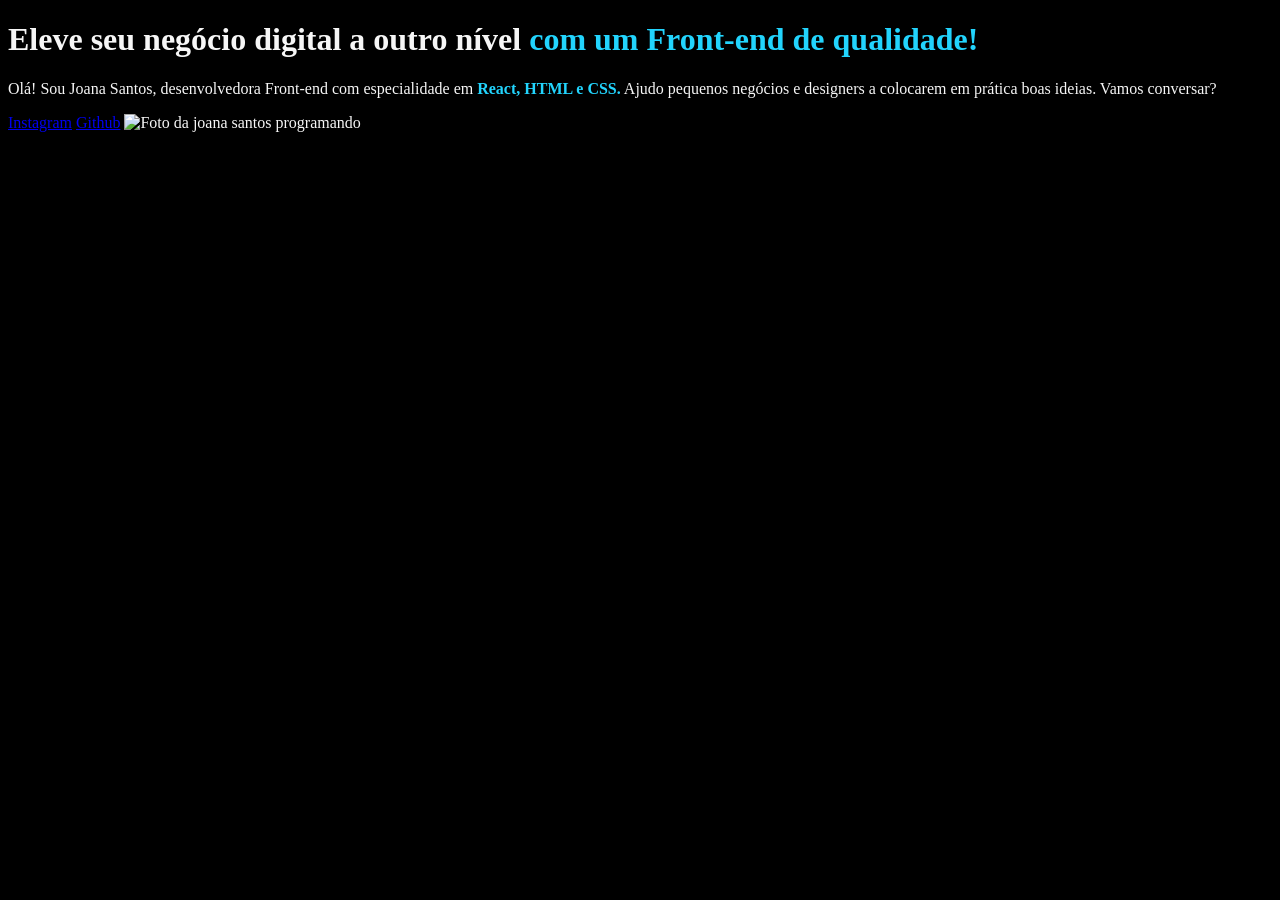
==== portifolio/index.html @ 10f847ec "Add files via upload" ====
<!DOCTYPE html>
<html lang="en">
<head>
    <meta charset="UTF-8">
    <meta http-equiv="X-UA-Compatible" content="IE=edge">
    <meta name="viewport" content="width=device-width, initial-scale=1.0">
    <title>Portifolio</title>
    <link rel="stylesheet" href="style.CSS"
 </head>
<body>
    <header></header>
    <main>
        <h1>Eleve seu negócio digital a outro nível <strong>com um Front-end de qualidade!</strong></h1>
        <p>Olá! Sou Joana Santos, desenvolvedora Front-end com especialidade em <strong>React, HTML e CSS.</strong> Ajudo pequenos negócios e designers a colocarem em prática boas ideias. Vamos conversar?</p>
        <a href="https://instagram.com/isabe_llatoledano">Instagram</a>
        <a href="https://instagram.com/isabellact-09092010">Github</a>
        <img src="Imagem.png" alt="Foto da joana santos programando">
    </main>
    <footer></footer>
</body>
</html>
---- portifolio/style.CSS ----
body {
    background-color: #000;
    color: #f6f6f6;
}

strong {
    color: #22D4FD
}
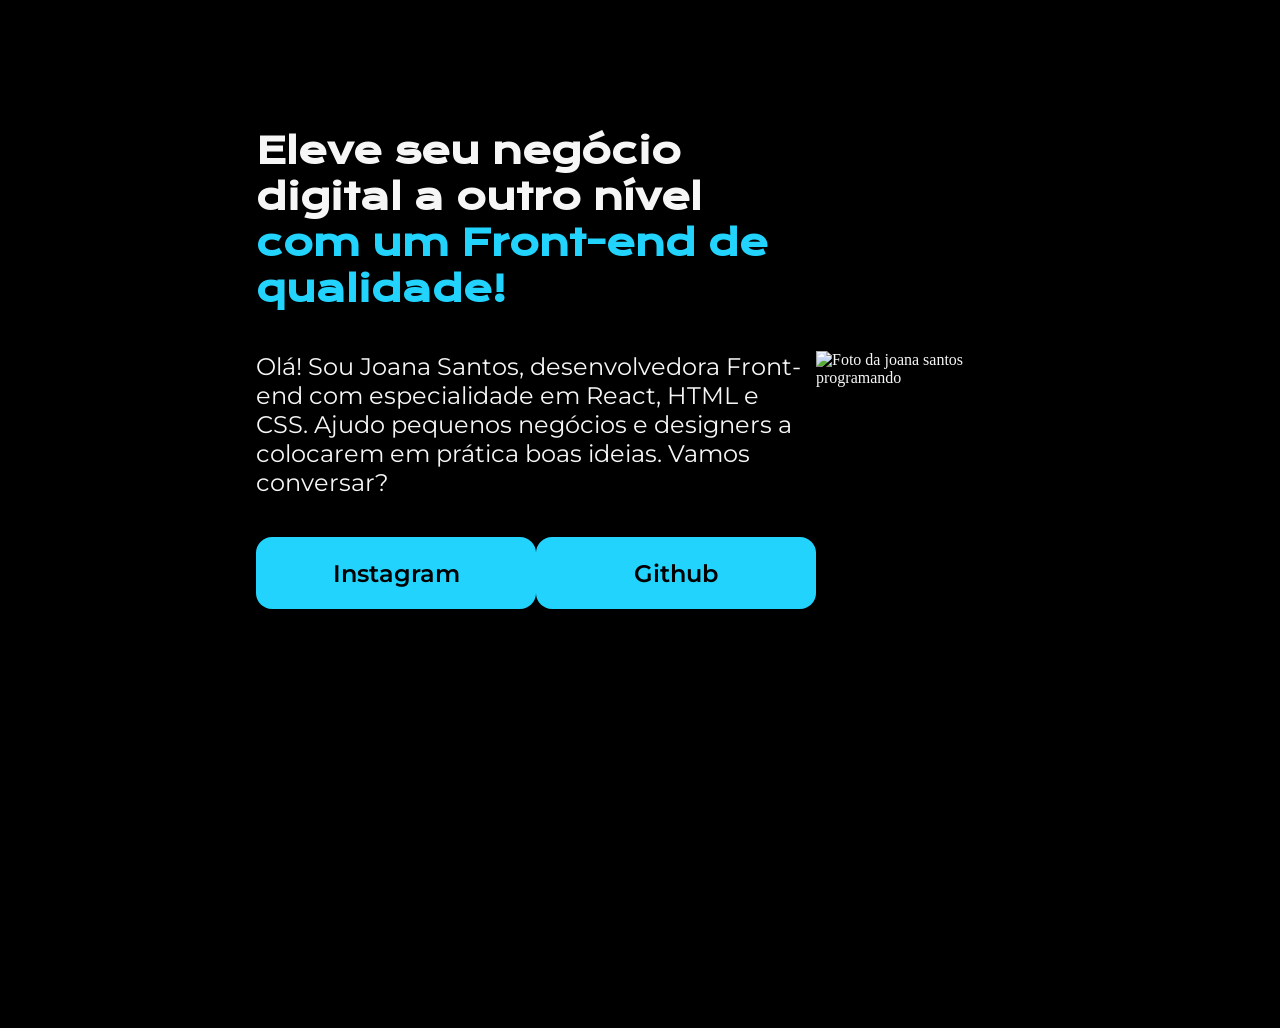
==== commit 8bdffb94: "Add files via upload" ====
--- a/portifolio/index.html
+++ b/portifolio/index.html
@@ -6,14 +6,18 @@
     <meta name="viewport" content="width=device-width, initial-scale=1.0">
     <title>Portifolio</title>
     <link rel="stylesheet" href="style.CSS"
- </head>
+</head>
 <body>
     <header></header>
-    <main>
-        <h1>Eleve seu negócio digital a outro nível <strong>com um Front-end de qualidade!</strong></h1>
-        <p>Olá! Sou Joana Santos, desenvolvedora Front-end com especialidade em <strong>React, HTML e CSS.</strong> Ajudo pequenos negócios e designers a colocarem em prática boas ideias. Vamos conversar?</p>
-        <a href="https://instagram.com/isabe_llatoledano">Instagram</a>
-        <a href="https://instagram.com/isabellact-09092010">Github</a>
+    <main class="Apresentacao">
+    <section class="aprasentacao__conteudo">
+        <h1 class="aprasentacao__conteudo__titulo">Eleve seu negócio digital a outro nível <strong class="Titulo-destaque">com um Front-end de qualidade!</strong></h1>
+        <a class = "aprasentacao__conteudo__texto">Olá! Sou Joana Santos, desenvolvedora Front-end com especialidade em React, HTML e CSS. Ajudo pequenos negócios e designers a colocarem em prática boas ideias. Vamos conversar?</p>
+    <div class="apresentasao__links">
+        <a class="apresentacao__links__links"href="https://instagram.com/isabe_llatoledano">Instagram</a>
+        <a class="apresentacao__links__links"href="https://github.com/isabellact-09092010">Github</a>
+    </div>
+    </section>
         <img src="Imagem.png" alt="Foto da joana santos programando">
     </main>
     <footer></footer>
--- a/portifolio/style.CSS
+++ b/portifolio/style.CSS
@@ -1,8 +1,59 @@
+@import url('https://fonts.googleapis.com/css2?family=Inter:ital,opsz,wght@0,14..32,100..900;1,14..32,100..900&family=Krona+One&family=Montserrat:ital,wght@0,100..900;1,100..900&family=Oleo+Script:wght@400;700&family=Roboto:ital,wght@0,100..900;1,100..900&family=Style+Script&display=swap');
+
+* {
+    margin: 0;
+    padding: 0;
+}
+
 body {
+    height: 100vh;
+    box-sizing: border-box;
     background-color: #000;
     color: #f6f6f6;
 }
 
-strong {
+.Titulo-destaque {
     color: #22D4FD
+}
+
+.Apresentacao {
+    margin: 10% 20%;
+    display: flex;
+    align-items: center;
+    justify-content: space-between;
+}
+
+.aprasentacao__conteudo {
+    width: 615px;
+    display: flex;
+    flex-direction: column;
+    gap: 40px;
+}
+
+.aprasentacao__conteudo__titulo {
+    font-size: 36px;
+    font-family: 'Krona One', sans-serif;
+}
+
+.aprasentacao__conteudo__texto {
+    font-size: 24px;
+    font-family: 'montserrat', sans-serif;
+}
+
+.apresentasao__links {
+    display: flex;
+    justify-content: space-between;
+}
+
+.apresentacao__links__links {
+    background-color: #22D4FD ;
+    width: 280px;
+    text-align: center;
+    border-radius: 16px;
+    font-size: 24px;
+    font-weight: 600;
+    padding: 21.5px 0;
+    text-decoration: none;
+    color: #000;
+    font-family: 'montserrat', sans-serif;
 }
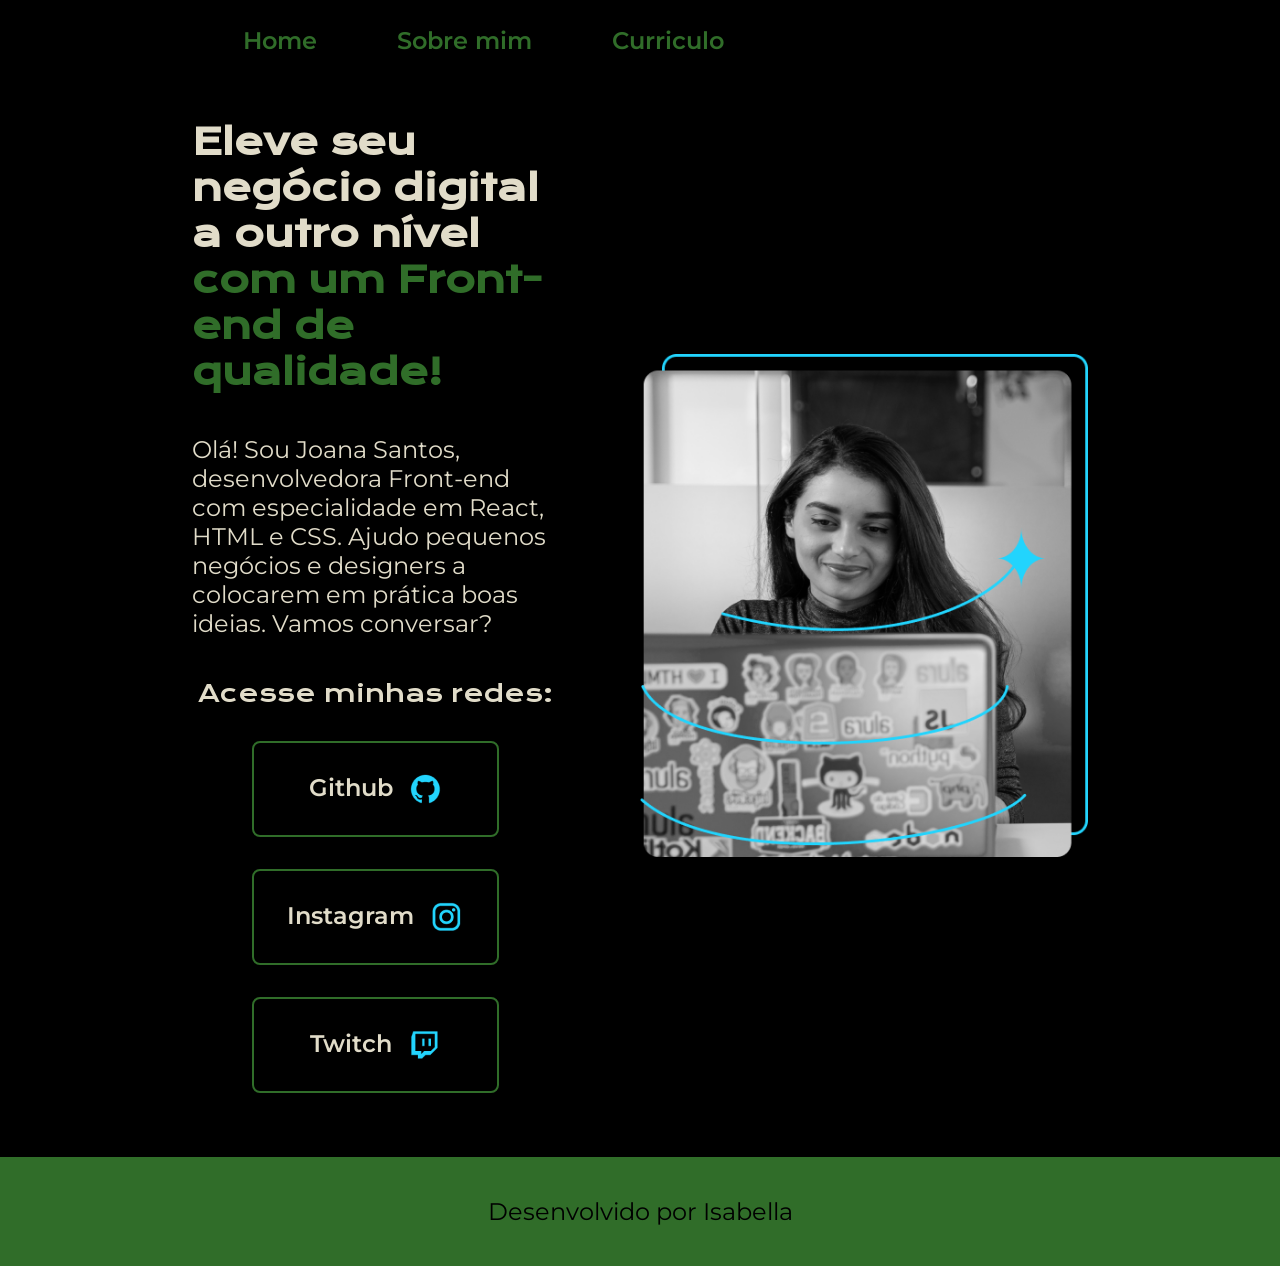
==== commit 0fd7abc3: "Add files via upload" ====
--- a/portifolio/index.html
+++ b/portifolio/index.html
@@ -5,21 +5,33 @@
     <meta http-equiv="X-UA-Compatible" content="IE=edge">
     <meta name="viewport" content="width=device-width, initial-scale=1.0">
     <title>Portifolio</title>
-    <link rel="stylesheet" href="style.CSS"
+    <link rel="stylesheet" href="./style/style.CSS"
 </head>
 <body>
-    <header></header>
+    <header class="cabecalho">
+        <nav class="cabecalho__menu">
+            <a class="cabecalho__menu__link" href="index.html">Home</a>
+            <a class="cabecalho__menu__link" href="about.html">Sobre mim</a>
+            <a class="cabecalho__menu__link" href="curriculo.html">Curriculo</a>
+        </nav>
+    </header>
     <main class="Apresentacao">
     <section class="aprasentacao__conteudo">
         <h1 class="aprasentacao__conteudo__titulo">Eleve seu negócio digital a outro nível <strong class="Titulo-destaque">com um Front-end de qualidade!</strong></h1>
         <a class = "aprasentacao__conteudo__texto">Olá! Sou Joana Santos, desenvolvedora Front-end com especialidade em React, HTML e CSS. Ajudo pequenos negócios e designers a colocarem em prática boas ideias. Vamos conversar?</p>
     <div class="apresentasao__links">
-        <a class="apresentacao__links__links"href="https://instagram.com/isabe_llatoledano">Instagram</a>
-        <a class="apresentacao__links__links"href="https://github.com/isabellact-09092010">Github</a>
-    </div>
+        <h2 class="apresentacao__links__subtitulo">Acesse minhas redes:</h2>
+        <a class="apresentacao__links__navegacao"href="https://github.com/isabellact-09092010">Github
+            <img src="./assets/github.png"></a>
+        <a class="apresentacao__links__navegacao"href="https://instagram.com/isabe_llatoledano">Instagram
+            <img src="./assets/instagram.png"></a>
+        <a class="apresentacao__links__navegacao"href="https://twitch.tv/isabellact-09092010">Twitch
+            <img src="./assets/twitch.png"></a>
     </section>
-        <img src="Imagem.png" alt="Foto da joana santos programando">
+        <img class="apresentacao__imagem"src="./assets/Imagem (1).png" alt="Foto da joana santos programando">
     </main>
-    <footer></footer>
+    <footer class="rodape">
+        <p>Desenvolvido por Isabella</p>
+    </footer>
 </body>
 </html>
--- a/portifolio/style/style.CSS
+++ b/portifolio/style/style.CSS
@@ -0,0 +1,144 @@
+@import url('https://fonts.googleapis.com/css2?family=Inter:ital,opsz,wght@0,14..32,100..900;1,14..32,100..900&family=Krona+One&family=Montserrat:ital,wght@0,100..900;1,100..900&family=Oleo+Script:wght@400;700&family=Roboto:ital,wght@0,100..900;1,100..900&family=Style+Script&display=swap');
+
+:root {
+    --cor-primaria: #000; 
+    --cor-segundaria: #E1DCC9;
+    --cor-terciaria: #306D29;
+    --cor-houver: #306D29;
+
+    --fonte-primaria: 'Krona One', sans-serif;
+    --fonte-segundaria: 'Montserrat', sans-serif;
+
+}
+
+* {
+    margin: 0;
+    padding: 0;
+}
+
+body {
+    box-sizing: border-box;
+    background-color:var(--cor-primaria);
+    color: var(--cor-segundaria);
+}
+
+.cabecalho {
+    padding: 2% 0% 0% 19%;
+    
+}
+
+.cabecalho__menu {
+    display: flex;
+    gap: 80px;
+}
+
+.cabecalho__menu__link {
+    font-family: var(--fonte-segundaria);
+    font-size: 1.5rem;
+    font-weight: 600;
+    color: var(--cor-terciaria);
+    text-decoration: none;
+}
+
+.Apresentacao {
+    padding: 5% 15%;
+    display: flex;
+    align-items: center;
+    justify-content: space-between;
+    gap: 82px;
+}
+
+.Titulo-destaque {
+    color: var(--cor-terciaria);
+}
+
+.aprasentacao__conteudo {
+    width: 50%;
+    display: flex;
+    flex-direction: column;
+    gap: 40px;
+}
+
+.aprasentacao__conteudo__titulo {
+    font-size: 2.25rem;
+    font-family: var(--fonte-primaria);
+}
+
+.aprasentacao__conteudo__texto {
+    font-size: 1.5rem;
+    font-family: var(--fonte-segundaria);
+}
+
+.apresentasao__links {
+    display: flex;
+    flex-direction: column;
+    justify-content: space-between;
+    align-items:center;
+    gap: 32px;
+}
+
+
+.apresentacao__links__subtitulo{
+    font-family: var(--fonte-primaria);
+    font-weight: 400;
+    font-size: 1.5rem;
+}
+
+.apresentacao__links__navegacao {
+    display: flex;
+    justify-content: center;
+    gap: 16px;
+    border: 2px solid var(--cor-terciaria);
+    width: 50%;
+    text-align: center;
+    border-radius: 8px;
+    font-size: 1.5rem;
+    font-weight: 600;
+    padding: 30px;
+    text-decoration: none;
+    color: var(--cor-segundaria);
+    font-family: var(--fonte-segundaria);
+    background-color: var(--cor-primaria);
+}
+.apresentacao__links__links:hover {
+    cursor: pointer;
+    background-color: var(--cor-houver);
+}
+
+.apresentacao__imagem {
+    width: 50%;
+}
+
+.rodape {
+    color: var(--cor-primaria);
+    background-color: var(--cor-terciaria);
+    padding: 40px;
+    text-align: center;
+    font-family: var(--fonte-segundaria);
+    font-size: 1.5rem;
+    font-weight: 400;
+}
+
+@media (max-width: 1200px) {
+    .cabecalho {
+        padding: 15%;
+    }
+
+    .cabecalho__menu {
+        justify-content: center;
+    }
+
+    .Apresentacao {
+        flex-direction: column-reverse;
+        padding: 5%;
+    }
+
+    .aprasentacao__conteudo {
+        width: auto;
+    }
+}
+
+.apresentacao__conteudo__texto a{
+    text-decoration: none;
+    color: var(--cor-houver);
+}
